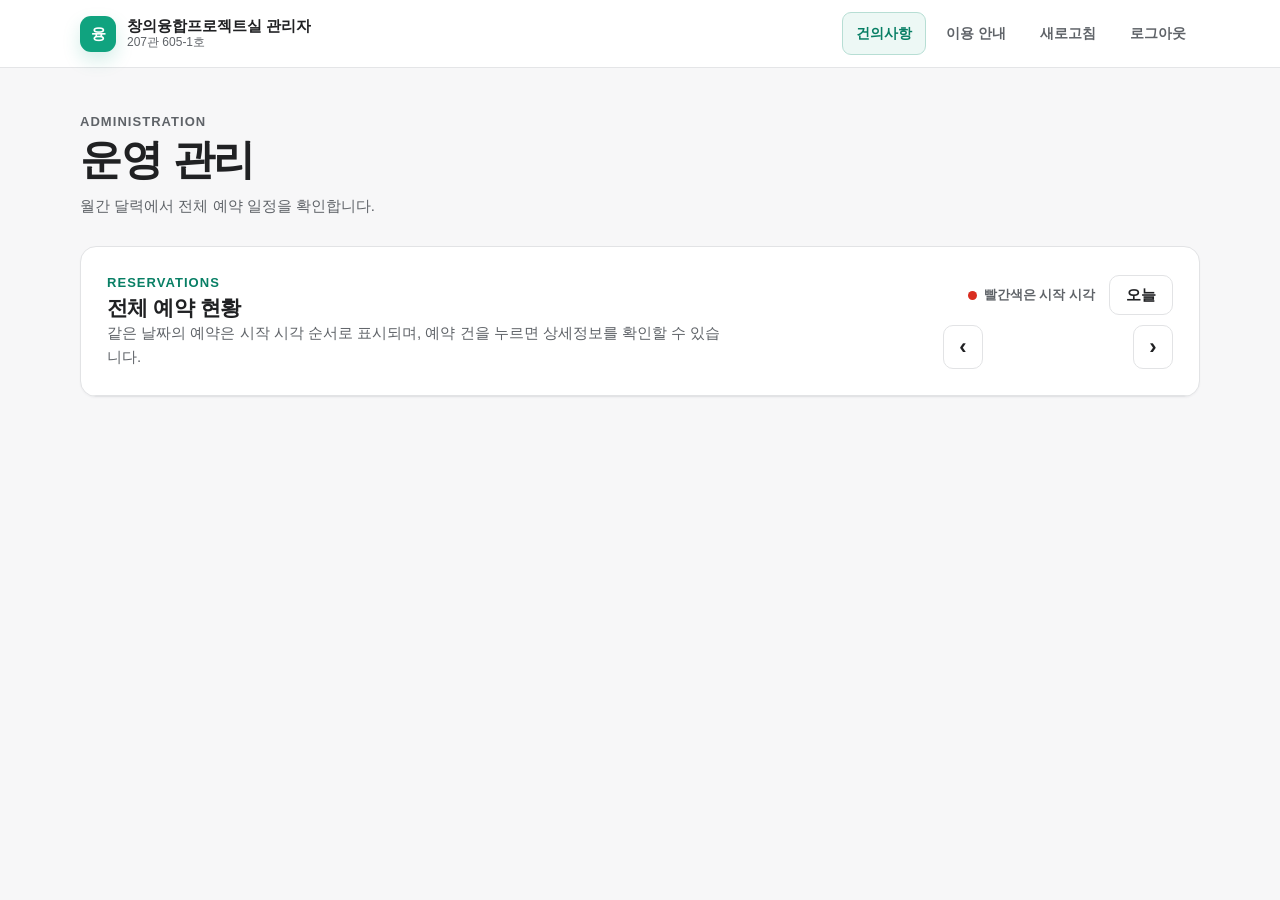
==== admin.html @ f1406777 "0810_6" ====
<!DOCTYPE html>
<html lang="ko">
<head>
  <meta charset="UTF-8">
  <meta name="viewport" content="width=device-width, initial-scale=1.0">
  <meta name="description" content="창의융합프로젝트실 관리자 페이지">
  <title>관리자 - 창의융합프로젝트실</title>
  <link rel="stylesheet" href="./styles/style.css?v=20260809-report-approval-state">
</head>
<body>
  <header class="app-header">
    <a class="brand" href="./admin.html" aria-label="관리자 홈">
      <span class="brand-mark" aria-hidden="true">융</span>
      <span class="brand-copy">
        <strong>창의융합프로젝트실 관리자</strong>
        <small>207관 605-1호</small>
      </span>
    </a>

    <nav class="app-nav" aria-label="관리자 메뉴">
      <a class="nav-suggestion" href="./suggestions.html">건의사항</a>
      <a href="./index.html">이용 안내</a>
      <button id="refresh-button" type="button" class="header-button">새로고침</button>
      <button id="logout-button" type="button">로그아웃</button>
    </nav>
  </header>

  <main class="container">
    <div class="page-heading">
      <div>
        <p class="eyebrow">Administration</p>
        <h1>운영 관리</h1>
        <p>월간 달력에서 전체 예약 일정을 확인합니다.</p>
      </div>
    </div>

    <div id="admin-message" class="message" role="status"></div>

    <section class="card admin-calendar-card">
      <div class="admin-calendar-toolbar">
        <div>
          <p class="eyebrow">Reservations</p>
          <h2>전체 예약 현황</h2>
          <p class="muted">같은 날짜의 예약은 시작 시각 순서로 표시되며, 예약 건을 누르면 상세정보를 확인할 수 있습니다.</p>
        </div>

        <div class="admin-calendar-actions">
          <span class="admin-calendar-legend">
            <i aria-hidden="true"></i>
            빨간색은 시작 시각
          </span>
          <button id="calendar-today-button" type="button">오늘</button>
          <div class="admin-calendar-navigation" aria-label="달력 월 이동">
            <button id="calendar-prev-button" type="button" aria-label="이전 달">‹</button>
            <strong id="calendar-month-label" aria-live="polite"></strong>
            <button id="calendar-next-button" type="button" aria-label="다음 달">›</button>
          </div>
        </div>
      </div>

      <div class="admin-calendar-scroll">
        <div
          id="admin-reservation-calendar"
          class="admin-calendar-grid"
          aria-label="전체 예약 월간 달력"
        ></div>
      </div>
    </section>
  </main>

  <dialog
    id="reservation-detail-dialog"
    class="admin-reservation-dialog"
    aria-labelledby="reservation-detail-title"
  >
    <div class="admin-dialog-panel">
      <header class="admin-dialog-header">
        <div>
          <p class="eyebrow">Reservation details</p>
          <h2 id="reservation-detail-title">예약 상세정보</h2>
        </div>
        <button
          id="reservation-detail-close"
          class="admin-dialog-close"
          type="button"
          aria-label="예약 상세정보 닫기"
        >
          ×
        </button>
      </header>

      <div id="reservation-detail-content" class="admin-dialog-content"></div>
    </div>
  </dialog>

  <script type="module" src="./scripts/admin.js?v=20260809-design-professor"></script>
</body>
</html>
---- styles/style.css ----
:root {
  color-scheme: light;
  --bg: #f7f7f8;
  --surface: #ffffff;
  --surface-soft: #f2f3f5;
  --surface-accent: #edf8f5;
  --text: #202123;
  --text-soft: #5f6368;
  --text-faint: #8e9196;
  --border: #e2e3e5;
  --border-strong: #c9cbd0;
  --brand: #10a37f;
  --brand-dark: #087f65;
  --brand-soft: #dff5ef;
  --danger: #d92d20;
  --danger-dark: #b42318;
  --warning: #b54708;
  --warning-soft: #fff4e5;
  --success: #067647;
  --success-soft: #e9f8f0;
  --info: #175cd3;
  --info-soft: #eef4ff;
  --shadow-sm: 0 1px 2px rgba(16, 24, 40, 0.04);
  --shadow-md: 0 12px 32px rgba(16, 24, 40, 0.08);
  --radius-sm: 10px;
  --radius-md: 16px;
  --radius-lg: 24px;
}

* {
  box-sizing: border-box;
}

html {
  min-width: 320px;
  scroll-behavior: smooth;
}

body {
  min-height: 100vh;
  margin: 0;
  color: var(--text);
  background: var(--bg);
  font-family: Inter, Pretendard, -apple-system, BlinkMacSystemFont, "Segoe UI",
    Roboto, "Noto Sans KR", "Apple SD Gothic Neo", Arial, sans-serif;
  font-size: 15px;
  line-height: 1.6;
  -webkit-font-smoothing: antialiased;
}

a {
  color: inherit;
  text-decoration: none;
}

button,
input,
select,
textarea {
  font: inherit;
}

button,
.button {
  display: inline-flex;
  min-height: 44px;
  align-items: center;
  justify-content: center;
  gap: 8px;
  padding: 10px 16px;
  border: 1px solid var(--brand);
  border-radius: var(--radius-sm);
  color: #ffffff;
  background: var(--brand);
  font-weight: 700;
  line-height: 1.2;
  cursor: pointer;
  transition: background 160ms ease, border-color 160ms ease,
    box-shadow 160ms ease, transform 160ms ease;
}

button:hover,
.button:hover {
  border-color: var(--brand-dark);
  background: var(--brand-dark);
}

button:active,
.button:active {
  transform: translateY(1px);
}

button:focus-visible,
.button:focus-visible,
input:focus-visible,
select:focus-visible,
textarea:focus-visible,
a:focus-visible {
  outline: 3px solid rgba(16, 163, 127, 0.22);
  outline-offset: 2px;
}

button:disabled {
  opacity: 0.55;
  cursor: wait;
}

.button-secondary,
button.button-secondary,
.header-button {
  border-color: var(--border);
  color: var(--text);
  background: var(--surface);
}

.button-secondary:hover,
button.button-secondary:hover,
.header-button:hover {
  border-color: var(--border-strong);
  color: var(--text);
  background: var(--surface-soft);
}

.danger-button,
button.danger-button,
.cancel-button {
  border-color: #f0b4ae;
  color: var(--danger-dark);
  background: #fff5f4;
}

.danger-button:hover,
button.danger-button:hover,
.cancel-button:hover {
  border-color: var(--danger);
  color: #ffffff;
  background: var(--danger);
}

h1,
h2,
h3,
h4,
p {
  margin-top: 0;
}

h1,
h2,
h3,
h4 {
  letter-spacing: -0.025em;
  line-height: 1.3;
}

h1 {
  margin-bottom: 10px;
  font-size: clamp(28px, 4vw, 42px);
}

h2 {
  margin-bottom: 8px;
  font-size: 21px;
}

h3 {
  margin-bottom: 8px;
  font-size: 17px;
}

h4 {
  margin-bottom: 10px;
  font-size: 15px;
}

.muted {
  color: var(--text-soft);
}

.eyebrow {
  margin-bottom: 8px;
  color: var(--brand-dark);
  font-size: 13px;
  font-weight: 800;
  letter-spacing: 0.08em;
  text-transform: uppercase;
}

.container {
  width: min(1120px, calc(100% - 40px));
  margin: 0 auto;
  padding: 44px 0 72px;
}

.app-header {
  position: sticky;
  z-index: 30;
  top: 0;
  display: flex;
  min-height: 68px;
  align-items: center;
  justify-content: space-between;
  gap: 24px;
  padding: 12px max(24px, calc((100% - 1120px) / 2));
  border-bottom: 1px solid rgba(226, 227, 229, 0.9);
  background: rgba(255, 255, 255, 0.92);
  backdrop-filter: blur(14px);
}

.brand {
  display: inline-flex;
  min-width: 0;
  align-items: center;
  gap: 11px;
}

.brand-mark {
  display: inline-flex;
  width: 36px;
  height: 36px;
  flex: 0 0 36px;
  align-items: center;
  justify-content: center;
  border-radius: 11px;
  color: #ffffff;
  background: var(--brand);
  font-size: 15px;
  font-weight: 900;
  box-shadow: 0 8px 18px rgba(16, 163, 127, 0.18);
}

.brand-copy {
  display: grid;
  line-height: 1.25;
}

.brand-copy strong {
  overflow: hidden;
  font-size: 15px;
  text-overflow: ellipsis;
  white-space: nowrap;
}

.brand-copy small {
  color: var(--text-soft);
  font-size: 12px;
}

.app-nav {
  display: flex;
  align-items: center;
  gap: 6px;
}

.app-nav a,
.app-nav button {
  min-height: 40px;
  padding: 9px 13px;
  border: 1px solid transparent;
  border-radius: 9px;
  color: var(--text-soft);
  background: transparent;
  font-size: 14px;
  font-weight: 700;
}

.app-nav a:hover,
.app-nav button:hover,
.app-nav a[aria-current="page"] {
  border-color: var(--border);
  color: var(--text);
  background: var(--surface-soft);
}

.app-nav .nav-suggestion {
  border-color: #b7ded4;
  color: var(--brand-dark);
  background: var(--surface-accent);
}

.app-nav .nav-suggestion:hover {
  border-color: var(--brand);
  color: #ffffff;
  background: var(--brand);
}

.app-nav .nav-primary {
  border-color: var(--brand);
  color: #ffffff;
  background: var(--brand);
}

.app-nav .nav-primary:hover {
  border-color: var(--brand-dark);
  color: #ffffff;
  background: var(--brand-dark);
}

.page-heading {
  display: flex;
  align-items: end;
  justify-content: space-between;
  gap: 24px;
  margin-bottom: 28px;
}

.page-heading h1 {
  margin-bottom: 7px;
}

.page-heading p {
  max-width: 680px;
  margin-bottom: 0;
  color: var(--text-soft);
}

.card {
  padding: 26px;
  border: 1px solid var(--border);
  border-radius: var(--radius-md);
  background: var(--surface);
  box-shadow: var(--shadow-sm);
}

.card + .card {
  margin-top: 20px;
}

.card-header {
  display: flex;
  align-items: start;
  justify-content: space-between;
  gap: 16px;
  margin-bottom: 22px;
}

.card-header h2,
.card-header p {
  margin-bottom: 0;
}

.icon-box {
  display: inline-flex;
  width: 38px;
  height: 38px;
  flex: 0 0 38px;
  align-items: center;
  justify-content: center;
  border-radius: 11px;
  color: var(--brand-dark);
  background: var(--brand-soft);
  font-size: 18px;
}

form {
  display: grid;
  gap: 18px;
}

.form-grid {
  display: grid;
  grid-template-columns: repeat(2, minmax(0, 1fr));
  gap: 18px;
}

.field,
label {
  display: grid;
  gap: 7px;
  color: #34363a;
  font-size: 14px;
  font-weight: 700;
}

.field-full {
  grid-column: 1 / -1;
}

input,
select,
textarea {
  width: 100%;
  min-height: 46px;
  padding: 11px 13px;
  border: 1px solid var(--border-strong);
  border-radius: var(--radius-sm);
  color: var(--text);
  background: var(--surface);
  font-size: 15px;
  font-weight: 400;
  outline: none;
  transition: border-color 160ms ease, box-shadow 160ms ease;
}

input::placeholder,
textarea::placeholder {
  color: #a0a3a8;
}

input:hover,
select:hover,
textarea:hover {
  border-color: #aeb1b7;
}

input:focus,
select:focus,
textarea:focus {
  border-color: var(--brand);
  box-shadow: 0 0 0 3px rgba(16, 163, 127, 0.12);
}

.professor-name-input {
  display: flex;
  overflow: hidden;
  width: min(100%, 175px);
  min-width: 0;
  border: 1px solid var(--border-strong);
  border-radius: var(--radius-sm);
  background: var(--surface);
  transition: border-color 160ms ease, box-shadow 160ms ease;
}

.professor-name-input:hover {
  border-color: #aeb1b7;
}

.professor-name-input:focus-within {
  border-color: var(--brand);
  box-shadow: 0 0 0 3px rgba(16, 163, 127, 0.12);
}

.professor-name-input input {
  flex: 1 1 88px;
  width: 88px;
  min-width: 0;
  border: 0;
  border-radius: 0;
  box-shadow: none;
}

.professor-name-input input:hover,
.professor-name-input input:focus {
  border-color: transparent;
  box-shadow: none;
}

.professor-name-suffix {
  display: inline-flex;
  flex: 0 0 auto;
  align-items: center;
  padding: 0 14px;
  border-left: 1px solid var(--border);
  color: var(--text-soft);
  background: var(--surface-soft);
  font-size: 14px;
  font-weight: 700;
  user-select: none;
}

textarea {
  min-height: 110px;
  resize: vertical;
}

input[type="file"] {
  min-height: auto;
  padding: 8px;
  background: var(--surface-soft);
}

input[type="file"]::file-selector-button {
  margin-right: 10px;
  padding: 7px 11px;
  border: 1px solid var(--border);
  border-radius: 8px;
  color: var(--text);
  background: var(--surface);
  font-weight: 700;
  cursor: pointer;
}

.checkbox-label {
  display: flex;
  align-items: flex-start;
  gap: 10px;
  padding: 13px 14px;
  border: 1px solid var(--border);
  border-radius: var(--radius-sm);
  color: var(--text-soft);
  background: var(--surface-soft);
  font-weight: 500;
}

.checkbox-label input {
  width: 18px;
  min-height: 18px;
  margin-top: 2px;
  accent-color: var(--brand);
}

.reservation-rules-notice {
  padding: 18px 20px;
  border: 1px solid #f1d3a8;
  border-radius: var(--radius-sm);
  background: #fffaf2;
}

.reservation-rules-heading {
  display: flex;
  align-items: flex-start;
  gap: 12px;
}

.reservation-rules-icon {
  display: inline-flex;
  width: 24px;
  height: 24px;
  flex: 0 0 24px;
  align-items: center;
  justify-content: center;
  border-radius: 50%;
  color: #ffffff;
  background: var(--warning);
  font-size: 14px;
  font-weight: 900;
  line-height: 1;
}

.reservation-rules-heading h3 {
  margin: 0;
  font-size: 16px;
}

.reservation-rules-heading p {
  margin: 2px 0 0;
  color: var(--text-soft);
  font-size: 13px;
}

.reservation-rules-list {
  display: grid;
  gap: 7px;
  margin: 14px 0 0;
  padding-left: 22px;
  color: var(--text-soft);
  font-size: 14px;
}

.reservation-rules-list li::marker {
  color: var(--warning);
}

.form-actions {
  display: flex;
  align-items: center;
  justify-content: flex-end;
  gap: 10px;
}

.form-actions button {
  min-width: 132px;
}

.headcount-fieldset {
  min-width: 0;
  margin: 0;
  padding: 0;
  border: 0;
}

.headcount-fieldset legend {
  padding: 0;
  color: #34363a;
  font-size: 14px;
  font-weight: 700;
}

.field-help {
  margin: 2px 0 0;
  color: var(--text-soft);
  font-size: 13px;
  font-weight: 400;
}

.reservation-calendar {
  position: relative;
}

.reservation-date-heading {
  display: flex;
  align-items: center;
  justify-content: flex-start;
  gap: 8px 16px;
  flex-wrap: wrap;
}

.calendar-status-legend {
  display: flex;
  align-items: center;
  gap: 12px;
  color: var(--text-soft);
  font-size: 11px;
  font-weight: 500;
}

.calendar-status-legend span {
  display: inline-flex;
  align-items: center;
  gap: 5px;
  white-space: nowrap;
}

.calendar-status-legend i {
  display: inline-block;
  width: 11px;
  height: 11px;
  border: 1px solid var(--border-strong);
  border-radius: 3px;
  background: #ffffff;
}

.calendar-status-legend i.selected {
  border-color: var(--brand);
  background: var(--brand);
}

.calendar-status-legend i.unavailable {
  border-color: #d7d9dc;
  background: #e8e9eb;
}

.calendar-input {
  display: flex;
  width: 100%;
  min-height: 46px;
  align-items: center;
  justify-content: space-between;
  padding: 11px 13px;
  border: 1px solid var(--border-strong);
  border-radius: var(--radius-sm);
  color: var(--text-faint) !important;
  background: #ffffff !important;
  box-shadow: none;
  font-size: 15px;
  font-weight: 400;
  text-align: left;
}

.calendar-input:hover,
.calendar-input[aria-expanded="true"] {
  border-color: var(--brand);
  color: var(--text) !important;
  background: #ffffff !important;
}

.calendar-input[aria-expanded="true"] {
  box-shadow: 0 0 0 3px rgba(16, 163, 127, 0.12);
}

.calendar-input.has-value {
  color: var(--text) !important;
}

.calendar-icon {
  display: block;
  width: 17px;
  height: 17px;
  flex: 0 0 17px;
  color: var(--text);
  fill: none;
  stroke: currentColor;
  stroke-linecap: round;
  stroke-linejoin: round;
  stroke-width: 1.8;
}

.calendar-popover {
  position: absolute;
  z-index: 40;
  top: calc(100% + 6px);
  left: 0;
  width: min(320px, calc(100vw - 56px));
  padding: 14px;
  border: 1px solid var(--border-strong);
  border-radius: 12px;
  background: #ffffff;
  box-shadow: var(--shadow-md);
}

.calendar-popover[hidden] {
  display: none;
}

.calendar-header {
  display: grid;
  grid-template-columns: 34px minmax(0, 1fr) 34px;
  align-items: center;
  gap: 8px;
  margin-bottom: 10px;
}

.calendar-header strong {
  color: var(--text);
  text-align: center;
  font-size: 14px;
}

.calendar-header button {
  min-width: 34px;
  min-height: 34px;
  padding: 0;
  border-color: transparent;
  color: var(--text) !important;
  background: #ffffff !important;
  box-shadow: none;
  font-size: 22px;
}

.calendar-header button:not(:disabled):hover {
  border-color: var(--border);
  background: var(--surface-soft) !important;
}

.calendar-header button:disabled {
  color: #c3c5c9 !important;
  background: #ffffff !important;
  cursor: not-allowed;
  opacity: 1;
}

.calendar-weekdays,
.calendar-days {
  display: grid;
  grid-template-columns: repeat(7, minmax(0, 1fr));
  gap: 4px;
}

.calendar-weekdays {
  margin-bottom: 5px;
}

.calendar-weekdays span {
  color: var(--text-soft);
  text-align: center;
  font-size: 12px;
  font-weight: 700;
}

.calendar-weekdays span:first-child,
.calendar-weekdays span:last-child {
  color: #9a9da2;
}

.calendar-day,
.calendar-day-empty {
  min-width: 0;
  min-height: 34px;
}

.calendar-day {
  padding: 0;
  border-color: transparent;
  border-radius: 8px;
  color: var(--text) !important;
  background: #ffffff !important;
  box-shadow: none;
  font-size: 13px;
  font-weight: 600;
}

.calendar-day:not(:disabled):hover {
  border-color: var(--brand);
  color: var(--brand-dark) !important;
  background: var(--surface-accent) !important;
}

.calendar-day.selected {
  border-color: var(--brand);
  color: #ffffff !important;
  background: var(--brand) !important;
}

.calendar-day:disabled,
.calendar-day.weekend,
.calendar-day.outside-range {
  border-color: transparent;
  color: #a9acb1 !important;
  background: #eceef0 !important;
  cursor: not-allowed;
  opacity: 1;
  transform: none;
}

.headcount-picker {
  display: grid;
  grid-template-columns: repeat(10, minmax(48px, 1fr));
  gap: 8px;
  margin-top: 8px;
}

.headcount-picker button {
  min-width: 0;
  min-height: 44px;
  padding: 9px 6px;
  border-color: var(--border-strong);
  color: var(--text-soft);
  background: var(--surface);
  font-size: 14px;
}

.headcount-picker button:hover {
  border-color: var(--brand);
  color: var(--brand-dark);
  background: var(--surface-accent);
}

.headcount-picker button.selected {
  border-color: var(--brand);
  color: #ffffff;
  background: var(--brand);
  box-shadow: 0 5px 14px rgba(16, 163, 127, 0.2);
}

.participants-section {
  padding: 20px;
  border: 1px solid #cfe8e1;
  border-radius: 14px;
  background: #f7fcfa;
}

.participants-section[hidden] {
  display: none;
}

.participants-heading {
  display: flex;
  align-items: flex-start;
  justify-content: space-between;
  gap: 16px;
}

.participants-heading h3,
.participants-heading p {
  margin-bottom: 0;
}

.participant-fields {
  display: grid;
  gap: 12px;
  margin-top: 16px;
}

.participant-card {
  display: grid;
  grid-template-columns: 46px minmax(0, 1fr);
  align-items: center;
  gap: 14px;
  padding: 15px;
  border: 1px solid var(--border);
  border-radius: 12px;
  background: var(--surface);
}

.participant-number {
  display: inline-flex;
  width: 40px;
  height: 40px;
  align-items: center;
  justify-content: center;
  border-radius: 50%;
  color: var(--brand-dark);
  background: var(--brand-soft);
  font-size: 13px;
  font-weight: 900;
}

.participant-primary-info {
  display: grid;
  grid-template-columns: repeat(3, minmax(0, 1fr));
  gap: 8px 18px;
}

.participant-primary-info span {
  display: block;
  color: var(--text-faint);
  font-size: 12px;
}

.participant-primary-info strong {
  display: block;
  color: var(--text);
  font-size: 14px;
}

.participant-inputs {
  display: grid;
  grid-template-columns: repeat(3, minmax(0, 1fr));
  gap: 12px;
}

.participant-inputs label {
  font-size: 13px;
}

.participant-inputs input {
  min-height: 42px;
  font-size: 14px;
}

.time-slot-fieldset {
  min-width: 0;
  margin: 0;
  padding: 0;
  border: 0;
}

.time-slot-fieldset legend {
  padding: 0;
  color: #34363a;
  font-size: 14px;
  font-weight: 700;
}

.time-slot-legend {
  display: flex;
  flex-wrap: wrap;
  gap: 14px;
  margin: 12px 0;
  color: var(--text-soft);
  font-size: 12px;
  font-weight: 500;
}

.time-slot-legend span {
  display: inline-flex;
  align-items: center;
  gap: 6px;
}

.time-slot-legend i {
  display: inline-block;
  width: 11px;
  height: 11px;
  border: 1px solid var(--border-strong);
  border-radius: 3px;
  background: var(--surface);
}

.time-slot-legend i.selected {
  border-color: var(--brand);
  background: var(--brand);
}

.time-slot-legend i.unavailable {
  border-color: #d0d2d6;
  background: #dfe1e4;
}

.reservation-date-fieldset {
  min-width: 0;
  margin: 0;
  padding: 0;
  border: 0;
}

.reservation-date-fieldset legend {
  padding: 0;
  color: #34363a;
  font-size: 14px;
  font-weight: 700;
}

.reservation-date-picker {
  display: grid;
  grid-template-columns: repeat(7, minmax(72px, 1fr));
  gap: 8px;
  margin-top: 8px;
}

.time-choice-columns {
  display: grid;
  grid-template-columns: repeat(2, minmax(0, 1fr));
  gap: 20px;
}

.time-choice-group {
  min-width: 0;
}

.time-choice-group h3 {
  margin: 0;
  color: var(--text);
  font-size: 14px;
  font-weight: 800;
}

.time-choice-picker {
  display: grid;
  grid-template-columns: repeat(4, minmax(48px, 1fr));
  gap: 8px;
  margin-top: 8px;
}

.reservation-date-picker button,
.time-choice-picker button {
  min-width: 0;
  min-height: 44px;
  padding: 9px 6px;
  border-color: var(--border-strong);
  color: var(--text-soft) !important;
  background: #ffffff !important;
  font-size: 14px;
}

.reservation-date-picker button span,
.time-choice-picker button span {
  font-size: 14px;
  font-weight: 700;
  white-space: nowrap;
}

.reservation-date-picker button small {
  display: block;
  margin-top: 2px;
  color: var(--text-faint);
  font-size: 11px;
  font-weight: 500;
}

.reservation-date-picker button:not(:disabled):hover,
.time-choice-picker button:not(:disabled):hover {
  border-color: var(--brand);
  color: var(--brand-dark) !important;
  background: var(--surface-accent) !important;
}

.reservation-date-picker button.selected,
.time-choice-picker button.selected {
  border-color: var(--brand);
  color: #ffffff !important;
  background: var(--brand) !important;
  box-shadow: 0 5px 14px rgba(16, 163, 127, 0.2);
}

.reservation-date-picker button.selected small {
  color: rgba(255, 255, 255, 0.82);
}

.reservation-date-picker button:disabled,
.time-choice-picker button:disabled {
  border-color: #d7d9dc;
  color: #8b8e93 !important;
  background: #e8e9eb !important;
  box-shadow: none;
  cursor: not-allowed;
  opacity: 1;
  transform: none;
}

.reservation-date-picker button:disabled small {
  color: #92959a;
}

.final-time-summary {
  display: flex;
  align-items: center;
  justify-content: space-between;
  gap: 16px;
  margin-top: 16px;
  padding: 13px 15px;
  border: 1px solid var(--border);
  border-radius: 10px;
  color: var(--text-soft);
  background: var(--surface-soft);
  font-size: 14px;
}

.final-time-summary strong {
  color: var(--text);
  text-align: right;
}

.final-time-summary.complete {
  border-color: #b9ded4;
  background: var(--brand-soft);
}

.final-time-summary.complete strong {
  color: var(--brand-dark);
}

.time-slot-message {
  min-height: 22px;
  margin: 10px 0 0;
  color: var(--text-soft);
  font-size: 13px;
  font-weight: 500;
}

.time-slot-message.success {
  color: var(--success);
}

.time-slot-message.error {
  color: var(--danger-dark);
}

.form-message,
[id$="-message"] {
  min-height: 24px;
  margin: 14px 0 0;
  color: var(--text-soft);
  font-size: 14px;
}

.form-message.success,
[id$="-message"].success {
  color: var(--success);
}

.form-message.error,
[id$="-message"].error,
.error-message {
  color: var(--danger-dark);
}

.message {
  padding: 13px 15px;
  margin-bottom: 20px;
  border: 1px solid #c7d7fe;
  border-radius: var(--radius-sm);
  color: var(--info);
  background: var(--info-soft);
}

.message:empty {
  display: none;
}

.message.error-message {
  border-color: #fecdca;
  background: #fff4f3;
}

/* Login */
.auth-page {
  display: grid;
  min-height: 100vh;
  place-items: center;
  padding: 28px;
  background:
    radial-gradient(circle at 15% 15%, rgba(16, 163, 127, 0.11), transparent 28%),
    radial-gradient(circle at 85% 85%, rgba(16, 163, 127, 0.08), transparent 30%),
    var(--bg);
}

.auth-shell {
  display: grid;
  width: min(960px, 100%);
  min-height: 660px;
  grid-template-columns: minmax(0, 0.92fr) minmax(420px, 1.08fr);
  overflow: hidden;
  border: 1px solid var(--border);
  border-radius: var(--radius-lg);
  background: var(--surface);
  box-shadow: var(--shadow-md);
}

.auth-intro {
  display: flex;
  flex-direction: column;
  justify-content: space-between;
  padding: 44px;
  color: #ffffff;
  background: linear-gradient(145deg, #087f65, #10a37f 62%, #36b99a);
}

.auth-intro .brand-mark {
  color: var(--brand-dark);
  background: #ffffff;
}

.auth-intro .brand-copy small {
  color: rgba(255, 255, 255, 0.76);
}

.auth-intro-copy h1 {
  max-width: 420px;
  margin-bottom: 16px;
  font-size: clamp(30px, 4vw, 44px);
}

.auth-intro-copy p {
  max-width: 410px;
  margin-bottom: 0;
  color: rgba(255, 255, 255, 0.82);
  font-size: 16px;
}

.auth-note {
  margin-bottom: 0;
  color: rgba(255, 255, 255, 0.76);
  font-size: 13px;
}

.auth-card {
  display: flex;
  min-width: 0;
  flex-direction: column;
  justify-content: center;
  padding: 44px;
}

.auth-tabs {
  display: grid;
  grid-template-columns: repeat(2, 1fr);
  gap: 4px;
  margin-bottom: 28px;
  padding: 4px;
  border-radius: 12px;
  background: var(--surface-soft);
}

.auth-tab {
  min-height: 40px;
  border-color: transparent;
  color: var(--text-soft);
  background: transparent;
}

.auth-tab:hover {
  border-color: transparent;
  color: var(--text);
  background: rgba(255, 255, 255, 0.7);
}

.auth-tab.active {
  border-color: var(--border);
  color: var(--text);
  background: var(--surface);
  box-shadow: var(--shadow-sm);
}

.auth-panel[hidden] {
  display: none;
}

.auth-panel h2 {
  margin-bottom: 5px;
  font-size: 25px;
}

.auth-panel > p {
  margin-bottom: 24px;
  color: var(--text-soft);
}

.auth-panel form button[type="submit"] {
  width: 100%;
  margin-top: 4px;
}

/* Home */
.hero {
  display: grid;
  min-height: 440px;
  grid-template-columns: minmax(0, 1.25fr) minmax(300px, 0.75fr);
  align-items: center;
  gap: 50px;
  padding: 56px;
  overflow: hidden;
  border: 1px solid #cfe8e1;
  border-radius: var(--radius-lg);
  background: linear-gradient(145deg, #ffffff 0%, #f0faf7 100%);
  box-shadow: var(--shadow-sm);
}

.hero h1 {
  max-width: 690px;
  margin-bottom: 18px;
  font-size: clamp(38px, 6vw, 64px);
  line-height: 1.08;
}

.hero-copy > p:not(.eyebrow) {
  max-width: 620px;
  margin-bottom: 28px;
  color: var(--text-soft);
  font-size: 17px;
}

.hero-actions {
  display: flex;
  flex-wrap: wrap;
  gap: 10px;
}

.room-panel {
  padding: 26px;
  border: 1px solid rgba(255, 255, 255, 0.9);
  border-radius: 20px;
  background: rgba(255, 255, 255, 0.82);
  box-shadow: 0 18px 45px rgba(8, 127, 101, 0.12);
}

.room-panel .room-number {
  margin-bottom: 8px;
  color: var(--brand-dark);
  font-size: 38px;
  font-weight: 900;
  letter-spacing: -0.04em;
}

.room-facts {
  display: grid;
  gap: 12px;
  margin-top: 22px;
}

.room-fact {
  display: flex;
  align-items: center;
  justify-content: space-between;
  gap: 16px;
  padding-top: 12px;
  border-top: 1px solid var(--border);
  color: var(--text-soft);
  font-size: 14px;
}

.room-fact strong {
  color: var(--text);
}

.info-grid {
  display: grid;
  grid-template-columns: repeat(2, minmax(0, 1fr));
  gap: 20px;
  margin-top: 20px;
}

.info-grid > .card {
  height: 100%;
}

.info-grid > .card + .card {
  margin-top: 0;
}

.rule-list {
  display: grid;
  gap: 14px;
  margin: 22px 0 0;
  padding: 0;
  list-style: none;
}

.rule-list li {
  position: relative;
  padding-left: 28px;
  color: var(--text-soft);
}

.rule-list li::before {
  position: absolute;
  top: 1px;
  left: 0;
  display: inline-flex;
  width: 19px;
  height: 19px;
  align-items: center;
  justify-content: center;
  border-radius: 50%;
  color: var(--brand-dark);
  background: var(--brand-soft);
  content: "✓";
  font-size: 11px;
  font-weight: 900;
}

/* Reservation */
.reservation-layout {
  display: grid;
  grid-template-columns: minmax(0, 1fr);
  align-items: start;
}

.sidebar-stack {
  position: sticky;
  top: 92px;
}

.sidebar-stack .card {
  padding: 22px;
}

.sidebar-stack form {
  gap: 12px;
}

.sidebar-stack button {
  width: 100%;
}

#booked-slots {
  display: grid;
  gap: 10px;
  margin-top: 16px;
}

#booked-slots > p,
.booked-slot {
  margin: 0;
  padding: 11px 12px;
  border: 1px solid var(--border);
  border-radius: 10px;
  color: var(--text-soft);
  background: var(--surface-soft);
  font-size: 13px;
}

.booked-slot strong,
.booked-slot span {
  display: block;
}

.booked-slot strong {
  color: var(--text);
}

.form-card {
  padding: 32px;
}

/* My reservations */
#reservation-list {
  display: grid;
  gap: 20px;
}

#reservation-list .card + .card {
  margin-top: 0;
}

.reservation-card {
  padding: 28px;
}

.reservation-heading {
  display: flex;
  align-items: flex-start;
  justify-content: space-between;
  gap: 16px;
  padding-bottom: 18px;
  border-bottom: 1px solid var(--border);
}

.reservation-heading h2,
.reservation-heading h3,
.reservation-heading p {
  margin-bottom: 0;
}

.reservation-status-group {
  display: flex;
  flex-wrap: wrap;
  justify-content: flex-end;
  gap: 7px;
}

.reservation-meta {
  display: grid;
  grid-template-columns: repeat(4, minmax(0, 1fr));
  gap: 12px;
  margin: 18px 0;
}

.meta-item {
  padding: 13px;
  border-radius: 11px;
  background: var(--surface-soft);
}

.meta-item span {
  display: block;
  margin-bottom: 3px;
  color: var(--text-faint);
  font-size: 12px;
}

.meta-item strong {
  display: block;
  overflow-wrap: anywhere;
  font-size: 14px;
}

.workflow-grid {
  display: grid;
  grid-template-columns: repeat(3, minmax(0, 1fr));
  gap: 14px;
  margin-top: 22px;
}

.workflow-panel {
  padding: 18px;
  border: 1px solid var(--border);
  border-radius: 13px;
  background: #fcfcfd;
}

.workflow-panel h3 {
  margin-bottom: 4px;
}

.workflow-panel > p {
  margin-bottom: 14px;
  color: var(--text-soft);
  font-size: 13px;
}

.workflow-panel form {
  gap: 10px;
}

.workflow-panel input,
.workflow-panel textarea {
  min-height: 42px;
  font-size: 14px;
}

.workflow-panel textarea {
  min-height: 75px;
}

.workflow-panel button {
  width: 100%;
}

.participant-upload-list {
  display: grid;
  gap: 10px;
  margin-top: 12px;
}

.participant-upload-row {
  display: grid;
  gap: 10px;
  padding: 12px;
  border: 1px solid var(--border);
  border-radius: 10px;
  background: var(--surface);
}

.participant-upload-name {
  display: flex;
  align-items: center;
  justify-content: space-between;
  gap: 10px;
}

.participant-upload-name span {
  color: var(--text-soft);
  font-size: 12px;
}

.participant-upload-row form {
  gap: 8px;
}

.workflow-state-note,
.workflow-status-description,
.workflow-review-note {
  display: block;
  padding: 10px 11px;
  border-radius: 9px;
  color: var(--text-soft);
  background: var(--surface-soft);
  font-size: 12px;
}

.workflow-review-note {
  color: var(--danger-dark);
  background: #fff4f3;
}

.reservation-actions {
  display: flex;
  justify-content: flex-end;
}

/* Suggestions */
.suggestion-layout {
  display: grid;
  grid-template-columns: minmax(280px, 0.8fr) minmax(0, 1.45fr);
  align-items: start;
  gap: 20px;
}

.suggestion-form-card {
  position: sticky;
  top: 92px;
}

.suggestion-form-card textarea {
  min-height: 210px;
}

.suggestion-form-card .optional {
  color: var(--text-faint);
  font-size: 12px;
  font-weight: 600;
}

.suggestion-login-prompt {
  display: grid;
  justify-items: start;
  gap: 8px;
  padding: 20px;
  border: 1px solid #cfe8e1;
  border-radius: 13px;
  background: var(--surface-accent);
}

.suggestion-login-prompt[hidden] {
  display: none;
}

.suggestion-login-prompt p {
  margin: 0 0 8px;
  color: var(--text-soft);
  font-size: 13px;
}

.suggestion-list-card {
  min-width: 0;
}

.suggestion-list-heading {
  display: flex;
  align-items: flex-start;
  justify-content: space-between;
  gap: 18px;
  padding-bottom: 20px;
  border-bottom: 1px solid var(--border);
}

.suggestion-list-heading h2,
.suggestion-list-heading p {
  margin-bottom: 0;
}

.suggestion-list-actions {
  display: flex;
  align-items: center;
  gap: 8px;
}

.suggestion-refresh-button {
  min-height: 36px;
  padding: 7px 11px;
  font-size: 12px;
}

.suggestion-list {
  display: grid;
  gap: 12px;
  padding-top: 20px;
}

.suggestion-post {
  padding: 20px;
  border: 1px solid var(--border);
  border-radius: 13px;
  background: var(--surface);
  transition: border-color 160ms ease, box-shadow 160ms ease;
}

.suggestion-post:hover {
  border-color: #cfe0db;
  box-shadow: var(--shadow-sm);
}

.suggestion-post-header {
  display: flex;
  align-items: flex-start;
  justify-content: space-between;
  gap: 14px;
}

.suggestion-post-header h3 {
  overflow-wrap: anywhere;
  margin-bottom: 5px;
  font-size: 17px;
}

.suggestion-post-header p {
  display: flex;
  flex-wrap: wrap;
  gap: 5px;
  margin: 0;
  color: var(--text-faint);
  font-size: 12px;
}

.suggestion-owner-badge {
  padding: 1px 6px;
  border-radius: 999px;
  color: var(--brand-dark);
  background: var(--brand-soft);
  font-weight: 800;
}

.suggestion-image-preview,
.suggestion-post-images {
  display: grid;
  grid-template-columns: repeat(3, minmax(0, 1fr));
  gap: 9px;
}

.suggestion-image-preview[hidden] {
  display: none;
}

.suggestion-image-preview {
  margin-bottom: 18px;
}

.suggestion-image-preview-item {
  min-width: 0;
  margin: 0;
}

.suggestion-image-preview-item img,
.suggestion-post-images img {
  display: block;
  width: 100%;
  aspect-ratio: 4 / 3;
  border: 1px solid var(--border);
  border-radius: 9px;
  background: var(--surface-soft);
  object-fit: cover;
}

.suggestion-image-preview-item figcaption {
  overflow: hidden;
  margin-top: 5px;
  color: var(--text-faint);
  font-size: 11px;
  text-overflow: ellipsis;
  white-space: nowrap;
}

.suggestion-post-images {
  margin-top: 12px;
}

.suggestion-post-images a {
  overflow: hidden;
  border-radius: 9px;
}

.suggestion-post-images a:hover img {
  border-color: var(--brand);
  filter: brightness(0.96);
}

.suggestion-image-error {
  margin: 12px 0 0;
  padding: 10px 12px;
  border-radius: 9px;
  color: var(--danger-dark);
  background: #fff4f3;
  font-size: 12px;
}

.suggestion-post-content {
  overflow-wrap: anywhere;
  margin: 16px 0 0;
  padding-top: 16px;
  border-top: 1px solid var(--border);
  color: var(--text-soft);
  line-height: 1.75;
  white-space: pre-wrap;
}

.suggestion-post-private {
  display: flex;
  align-items: center;
  gap: 7px;
  margin: 16px 0 0;
  padding: 13px 14px;
  border-top: 1px solid var(--border);
  border-radius: 0 0 9px 9px;
  color: var(--text-faint);
  background: var(--surface-soft);
  font-size: 13px;
  font-weight: 600;
}

.suggestion-delete-button {
  min-height: 34px;
  padding: 6px 10px;
  border-color: #f0b4ae;
  color: var(--danger-dark);
  background: #fff5f4;
  font-size: 12px;
}

.suggestion-delete-button:hover {
  border-color: var(--danger);
  color: #ffffff;
  background: var(--danger);
}

.suggestion-empty {
  display: grid;
  justify-items: center;
  gap: 5px;
  padding: 48px 20px;
  border: 1px dashed var(--border-strong);
  border-radius: 13px;
  color: var(--text-soft);
  background: var(--surface-soft);
  text-align: center;
}

.suggestion-empty > span {
  display: inline-flex;
  width: 42px;
  height: 42px;
  align-items: center;
  justify-content: center;
  margin-bottom: 5px;
  border-radius: 50%;
  color: var(--brand-dark);
  background: var(--brand-soft);
  font-size: 20px;
}

.suggestion-empty strong {
  color: var(--text);
}

.suggestion-empty p {
  margin: 0;
  font-size: 13px;
}

.suggestion-empty.is-error {
  border-color: #f0b4ae;
  color: var(--danger-dark);
  background: #fff5f4;
}

/* Admin */
.admin-calendar-card {
  overflow: hidden;
  padding: 0;
}

.admin-calendar-toolbar {
  display: flex;
  align-items: flex-end;
  justify-content: space-between;
  gap: 24px;
  padding: 26px;
  border-bottom: 1px solid var(--border);
}

.admin-calendar-toolbar h2,
.admin-calendar-toolbar p {
  margin-bottom: 0;
}

.admin-calendar-actions {
  display: flex;
  flex-wrap: wrap;
  align-items: center;
  justify-content: flex-end;
  gap: 10px;
}

.admin-calendar-actions > button,
.admin-calendar-navigation button {
  min-height: 40px;
  border-color: var(--border);
  color: var(--text);
  background: var(--surface);
}

.admin-calendar-actions > button:hover,
.admin-calendar-navigation button:hover {
  border-color: var(--border-strong);
  background: var(--surface-soft);
}

.admin-calendar-legend {
  display: inline-flex;
  align-items: center;
  gap: 7px;
  margin-right: 4px;
  color: var(--text-soft);
  font-size: 13px;
  font-weight: 700;
}

.admin-calendar-legend i {
  width: 9px;
  height: 9px;
  border-radius: 50%;
  background: var(--danger);
}

.admin-calendar-navigation {
  display: grid;
  grid-template-columns: 40px minmax(138px, auto) 40px;
  align-items: center;
  gap: 6px;
}

.admin-calendar-navigation button {
  padding: 8px;
  font-size: 22px;
}

.admin-calendar-navigation strong {
  text-align: center;
  font-size: 17px;
  white-space: nowrap;
}

.admin-calendar-scroll {
  width: 100%;
  overflow-x: auto;
}

.admin-calendar-grid {
  display: grid;
  min-width: 910px;
  grid-template-columns: repeat(7, minmax(130px, 1fr));
  background: var(--border);
  gap: 1px;
}

.admin-calendar-weekday {
  padding: 11px 8px;
  color: var(--text-soft);
  background: var(--surface-soft);
  text-align: center;
  font-size: 13px;
  font-weight: 800;
}

.admin-calendar-weekday.is-sunday {
  color: var(--danger);
}

.admin-calendar-weekday.is-saturday {
  color: var(--info);
}

.admin-calendar-day {
  min-width: 0;
  min-height: 170px;
  padding: 12px;
  background: var(--surface);
}

.admin-calendar-day.is-outside-month,
.admin-calendar-day.is-weekend {
  background: #fafafa;
}

.admin-calendar-day.is-today {
  box-shadow: inset 0 0 0 2px var(--brand);
}

.admin-calendar-date {
  display: flex;
  min-height: 27px;
  align-items: center;
  justify-content: space-between;
  gap: 8px;
  margin-bottom: 8px;
  font-size: 14px;
  font-weight: 850;
}

.admin-calendar-date small {
  padding: 2px 7px;
  border-radius: 999px;
  color: var(--brand-dark);
  background: var(--brand-soft);
  font-size: 10px;
}

.admin-calendar-day.is-weekend .admin-calendar-date {
  color: var(--text-faint);
}

.calendar-reservation-list {
  display: grid;
  gap: 7px;
}

.calendar-reservation-item {
  display: grid;
  width: 100%;
  min-height: 0;
  min-width: 0;
  align-items: stretch;
  justify-content: stretch;
  gap: 2px;
  padding: 8px 9px;
  border: 1px solid #cfe8e1;
  border-left: 3px solid var(--brand);
  border-radius: 8px;
  color: var(--text);
  background: var(--surface-accent);
  text-align: left;
}

.calendar-reservation-item:hover {
  border-color: #a9d8cc;
  border-left-color: var(--brand-dark);
  color: var(--text);
  background: #e4f5f0;
  box-shadow: var(--shadow-sm);
  transform: translateY(-1px);
}

.calendar-reservation-item:active {
  transform: translateY(0);
}

.calendar-reservation-name {
  overflow: hidden;
  color: var(--text);
  font-size: 13px;
  text-overflow: ellipsis;
  white-space: nowrap;
}

.calendar-reservation-time {
  display: flex;
  flex-wrap: wrap;
  align-items: center;
  gap: 4px;
  color: var(--text-soft);
  font-size: 12px;
  font-variant-numeric: tabular-nums;
}

.calendar-start-time {
  color: var(--danger);
  font-weight: 900;
}

.calendar-reservation-more {
  margin-top: 2px;
  color: var(--brand-dark);
  font-size: 10px;
  font-weight: 800;
}

.calendar-approval-status {
  width: max-content;
  margin-top: 3px;
  padding: 2px 7px;
  border-radius: 999px;
  font-size: 10px;
  font-weight: 800;
}

.modal-open {
  overflow: hidden;
}

.admin-reservation-dialog {
  width: min(820px, calc(100% - 32px));
  max-width: none;
  max-height: min(88vh, 900px);
  padding: 0;
  border: 0;
  border-radius: var(--radius-md);
  background: transparent;
  box-shadow: var(--shadow-md);
}

.admin-reservation-dialog::backdrop {
  background: rgba(32, 33, 35, 0.48);
  backdrop-filter: blur(3px);
}

.admin-dialog-panel {
  overflow: hidden;
  border: 1px solid var(--border);
  border-radius: var(--radius-md);
  background: var(--surface);
}

.admin-dialog-header {
  position: sticky;
  z-index: 1;
  top: 0;
  display: flex;
  align-items: flex-start;
  justify-content: space-between;
  gap: 20px;
  padding: 22px 24px;
  border-bottom: 1px solid var(--border);
  background: rgba(255, 255, 255, 0.96);
  backdrop-filter: blur(10px);
}

.admin-dialog-header h2,
.admin-dialog-header p {
  margin-bottom: 0;
}

.admin-dialog-close {
  width: 38px;
  min-width: 38px;
  min-height: 38px;
  padding: 0;
  border-color: var(--border);
  border-radius: 50%;
  color: var(--text-soft);
  background: var(--surface-soft);
  font-size: 26px;
  font-weight: 400;
  line-height: 1;
}

.admin-dialog-close:hover {
  border-color: var(--border-strong);
  color: var(--text);
  background: var(--surface-soft);
}

.admin-dialog-content {
  overflow-y: auto;
  max-height: calc(min(88vh, 900px) - 91px);
  padding: 24px;
}

.admin-detail-summary {
  display: flex;
  align-items: flex-start;
  justify-content: space-between;
  gap: 20px;
  padding: 20px;
  border: 1px solid #cfe8e1;
  border-radius: 13px;
  background: var(--surface-accent);
}

.admin-detail-summary > div {
  display: grid;
  gap: 4px;
}

.admin-detail-summary strong {
  display: flex;
  flex-wrap: wrap;
  align-items: center;
  gap: 6px;
  font-size: 24px;
  font-variant-numeric: tabular-nums;
}

.admin-detail-summary small {
  color: var(--text-soft);
  font-size: 13px;
}

.admin-detail-date {
  color: var(--brand-dark);
  font-size: 13px;
  font-weight: 800;
}

.admin-detail-section {
  padding-top: 24px;
}

.admin-detail-section + .admin-detail-section {
  margin-top: 24px;
  border-top: 1px solid var(--border);
}

.admin-detail-section h3 {
  margin-bottom: 14px;
}

.admin-detail-section-heading {
  display: flex;
  align-items: center;
  justify-content: space-between;
  gap: 12px;
}

.admin-detail-section-heading > span {
  color: var(--text-soft);
  font-size: 13px;
  font-weight: 700;
}

.admin-upload-status-grid {
  display: grid;
  grid-template-columns: repeat(2, minmax(0, 1fr));
  gap: 12px;
}

.admin-upload-status-card {
  display: grid;
  gap: 9px;
  min-width: 0;
  padding: 16px;
  border: 1px solid var(--border);
  border-radius: 11px;
  background: var(--surface-soft);
}

.admin-upload-status-heading {
  display: flex;
  align-items: center;
  justify-content: space-between;
  gap: 10px;
}

.admin-upload-status-heading > span:first-child {
  color: var(--text-soft);
  font-size: 13px;
  font-weight: 800;
}

.admin-upload-status-card > strong {
  color: var(--text);
  font-size: 19px;
  font-variant-numeric: tabular-nums;
}

.admin-upload-status-card > small {
  color: var(--text-soft);
  font-size: 12px;
  line-height: 1.6;
}

.admin-upload-status-actions {
  display: flex;
  align-items: center;
  justify-content: flex-end;
  margin-top: 3px;
}

.admin-upload-status-actions button {
  min-height: 36px;
  padding: 7px 11px;
  font-size: 12px;
}

.document-status-pair {
  display: grid;
  grid-template-columns: repeat(2, minmax(0, 1fr));
  gap: 9px;
  margin: 12px 0;
}

.document-status-item {
  display: grid;
  gap: 5px;
  min-width: 0;
  padding: 11px 12px;
  border: 1px solid var(--border);
  border-radius: 9px;
  background: var(--surface-soft);
}

.document-status-item > span {
  color: var(--text-faint);
  font-size: 11px;
  font-weight: 700;
}

.document-status-item > strong {
  color: var(--text);
  font-size: 13px;
}

.admin-report-status-pair {
  margin-bottom: 14px;
}

.admin-detail-grid {
  display: grid;
  grid-template-columns: repeat(2, minmax(0, 1fr));
  gap: 12px;
  margin: 0;
}

.admin-detail-item {
  min-width: 0;
  padding: 13px 14px;
  border-radius: 10px;
  background: var(--surface-soft);
}

.admin-detail-item.is-full {
  grid-column: 1 / -1;
}

.admin-detail-item dt {
  margin-bottom: 3px;
  color: var(--text-faint);
  font-size: 12px;
  font-weight: 700;
}

.admin-detail-item dd {
  overflow-wrap: anywhere;
  margin: 0;
  color: var(--text);
  font-weight: 700;
  white-space: pre-wrap;
}

.admin-detail-empty {
  margin: 0;
  padding: 18px;
  border-radius: 10px;
  color: var(--text-soft);
  background: var(--surface-soft);
  text-align: center;
}

.admin-review-note {
  margin: 12px 0 0;
  padding: 11px 12px;
  border-radius: 10px;
  color: var(--text-soft);
  background: var(--surface-soft);
  font-size: 13px;
}

.admin-document-actions {
  display: flex;
  flex-wrap: wrap;
  align-items: center;
  gap: 7px;
}

.admin-download-button {
  min-height: 32px;
  padding: 6px 9px;
  font-size: 11px;
}

.admin-certificate-note {
  flex-basis: 100%;
  color: var(--danger-dark);
  font-size: 11px;
}

.admin-report-panel {
  display: grid;
  gap: 14px;
}

.admin-document-toolbar {
  display: flex;
  flex-wrap: wrap;
  justify-content: flex-end;
  gap: 8px;
}

.admin-document-toolbar button {
  min-height: 38px;
  padding: 8px 12px;
  font-size: 13px;
}

.admin-participant-table-wrap {
  width: 100%;
  overflow-x: auto;
  border: 1px solid var(--border);
  border-radius: 11px;
}

.admin-participant-table {
  width: 100%;
  min-width: 680px;
  border-collapse: collapse;
  font-size: 13px;
}

.admin-participant-table th,
.admin-participant-table td {
  padding: 11px 12px;
  border-bottom: 1px solid var(--border);
  text-align: left;
  vertical-align: middle;
}

.admin-participant-table th {
  color: var(--text-soft);
  background: var(--surface-soft);
  font-size: 12px;
}

.admin-participant-table tbody tr:last-child td {
  border-bottom: 0;
}

.admin-user-row,
.admin-reservation-card {
  padding: 22px;
  margin-bottom: 14px;
  border: 1px solid var(--border);
  border-radius: 14px;
  background: var(--surface);
}

.admin-user-row:last-child,
.admin-reservation-card:last-child {
  margin-bottom: 0;
}

.user-summary {
  display: flex;
  align-items: start;
  justify-content: space-between;
  gap: 14px;
}

.user-summary p {
  margin: 3px 0 0;
}

.detail-grid {
  display: grid;
  grid-template-columns: repeat(2, minmax(0, 1fr));
  gap: 10px 18px;
  margin-top: 16px;
}

.detail-grid p {
  margin: 0;
  color: var(--text-soft);
}

.detail-grid p span {
  display: block;
  color: var(--text-faint);
  font-size: 12px;
}

.detail-grid p strong {
  color: var(--text);
}

.status-badge {
  display: inline-flex;
  width: max-content;
  align-items: center;
  padding: 5px 10px;
  border-radius: 999px;
  color: var(--info);
  background: var(--info-soft);
  font-size: 12px;
  font-weight: 800;
  white-space: nowrap;
}

.status-ready,
.status-completed {
  color: var(--success);
  background: var(--success-soft);
}

.status-documents_pending {
  color: var(--warning);
  background: var(--warning-soft);
}

.status-cancelled {
  color: var(--danger-dark);
  background: #fff1f0;
}

.admin-subsection {
  padding: 18px;
  margin-top: 16px;
  border: 1px solid var(--border);
  border-radius: 12px;
  background: var(--surface-soft);
}

.admin-subsection h4 {
  margin-bottom: 12px;
}

.document-row {
  display: grid;
  grid-template-columns: minmax(160px, 1fr) repeat(2, auto);
  align-items: center;
  gap: 10px;
  padding: 11px 0;
  border-bottom: 1px solid var(--border);
}

.document-row:last-child {
  padding-bottom: 0;
  border-bottom: 0;
}

.document-row button {
  min-height: 38px;
  padding: 8px 12px;
  font-size: 13px;
}

.admin-actions {
  display: flex;
  justify-content: flex-end;
  gap: 10px;
  margin-top: 18px;
}

.filter-row {
  display: flex;
  justify-content: flex-end;
  margin-bottom: 18px;
}

.filter-row label {
  width: min(260px, 100%);
}

.footer-note {
  padding: 34px 20px;
  color: var(--text-faint);
  text-align: center;
  font-size: 13px;
}

@media (max-width: 900px) {
  .auth-shell {
    width: min(560px, 100%);
    grid-template-columns: 1fr;
  }

  .auth-intro {
    min-height: 220px;
    padding: 30px;
  }

  .auth-intro-copy h1 {
    margin-top: 40px;
    font-size: 32px;
  }

  .auth-note {
    display: none;
  }

  .hero {
    grid-template-columns: 1fr;
    padding: 42px;
  }

  .room-panel {
    max-width: 520px;
  }

  .admin-calendar-toolbar {
    flex-direction: column;
    align-items: flex-start;
  }

  .admin-calendar-actions {
    justify-content: flex-start;
  }

  .reservation-layout {
    grid-template-columns: 1fr;
  }

  .suggestion-layout {
    grid-template-columns: 1fr;
  }

  .suggestion-form-card {
    position: static;
  }

  .sidebar-stack {
    position: static;
    display: grid;
    grid-template-columns: repeat(2, minmax(0, 1fr));
    gap: 20px;
  }

  .sidebar-stack .card + .card {
    margin-top: 0;
  }

  .workflow-grid {
    grid-template-columns: 1fr;
  }

  .headcount-picker {
    grid-template-columns: repeat(5, minmax(48px, 1fr));
  }

  .reservation-date-picker {
    grid-template-columns: repeat(4, minmax(72px, 1fr));
  }
}

@media (max-width: 700px) {
  .container {
    width: min(100% - 28px, 1120px);
    padding: 30px 0 52px;
  }

  .app-header {
    position: static;
    align-items: flex-start;
    padding: 12px 14px;
  }

  .brand-copy small {
    display: none;
  }

  .app-nav {
    flex-wrap: wrap;
    justify-content: flex-end;
  }

  .app-nav a,
  .app-nav button {
    min-height: 36px;
    padding: 7px 9px;
    font-size: 12px;
  }

  .page-heading {
    display: block;
  }

  .page-heading > .button {
    margin-top: 16px;
  }

  .card,
  .form-card,
  .reservation-card {
    padding: 20px;
  }

  .admin-calendar-card {
    padding: 0;
  }

  .admin-calendar-toolbar {
    padding: 20px;
  }

  .admin-calendar-actions {
    width: 100%;
  }

  .admin-calendar-legend {
    width: 100%;
  }

  .admin-calendar-grid {
    min-width: 770px;
    grid-template-columns: repeat(7, minmax(110px, 1fr));
  }

  .admin-calendar-day {
    min-height: 145px;
    padding: 10px;
  }

  .admin-reservation-dialog {
    width: calc(100% - 20px);
    max-height: 92vh;
  }

  .admin-dialog-header {
    padding: 18px;
  }

  .admin-dialog-content {
    max-height: calc(92vh - 83px);
    padding: 18px;
  }

  .admin-detail-summary {
    flex-direction: column;
    padding: 16px;
  }

  .admin-detail-summary strong {
    font-size: 21px;
  }

  .admin-detail-grid {
    grid-template-columns: 1fr;
  }

  .admin-upload-status-grid {
    grid-template-columns: 1fr;
  }

  .admin-upload-status-actions button {
    width: 100%;
  }

  .document-status-pair {
    grid-template-columns: 1fr;
  }

  .suggestion-list-heading,
  .suggestion-post-header {
    align-items: flex-start;
  }

  .suggestion-list-actions {
    flex-wrap: wrap;
    justify-content: flex-end;
  }

  .suggestion-form-card textarea {
    min-height: 170px;
  }

  .form-grid,
  .info-grid,
  .sidebar-stack,
  .reservation-meta,
  .detail-grid {
    grid-template-columns: 1fr;
  }

  .headcount-picker {
    grid-template-columns: repeat(5, minmax(44px, 1fr));
  }

  .participant-card {
    grid-template-columns: 36px minmax(0, 1fr);
    align-items: start;
    padding: 13px;
  }

  .participant-number {
    width: 34px;
    height: 34px;
  }

  .participant-inputs,
  .participant-primary-info {
    grid-template-columns: 1fr;
  }

  .time-choice-columns {
    grid-template-columns: 1fr;
  }

  .reservation-date-picker {
    grid-template-columns: repeat(2, minmax(100px, 1fr));
  }

  .final-time-summary {
    display: grid;
  }

  .final-time-summary strong {
    text-align: left;
  }

  .auth-page {
    display: block;
    padding: 0;
    background: var(--surface);
  }

  .auth-shell {
    min-height: 100vh;
    border: 0;
    border-radius: 0;
    box-shadow: none;
  }

  .auth-intro {
    min-height: 180px;
    border-radius: 0 0 24px 24px;
  }

  .auth-intro-copy h1 {
    margin: 28px 0 0;
    font-size: 28px;
  }

  .auth-intro-copy p {
    display: none;
  }

  .auth-card {
    padding: 30px 22px 44px;
  }

  .hero {
    min-height: auto;
    padding: 30px 22px;
  }

  .hero h1 {
    font-size: 38px;
  }

  .room-panel {
    padding: 20px;
  }

  .form-actions,
  .reservation-actions,
  .admin-actions {
    display: grid;
    grid-template-columns: 1fr;
  }

  .form-actions button,
  .reservation-actions button,
  .admin-actions button {
    width: 100%;
  }

  .reservation-heading,
  .user-summary {
    align-items: flex-start;
  }

  .reservation-status-group {
    justify-content: flex-start;
  }

  .admin-document-toolbar {
    display: grid;
    grid-template-columns: 1fr;
  }

  .admin-document-toolbar button {
    width: 100%;
  }

  .document-row {
    grid-template-columns: 1fr;
  }

  .document-row button {
    width: 100%;
  }
}

@media (prefers-reduced-motion: reduce) {
  *,
  *::before,
  *::after {
    scroll-behavior: auto !important;
    transition-duration: 0.01ms !important;
  }
}
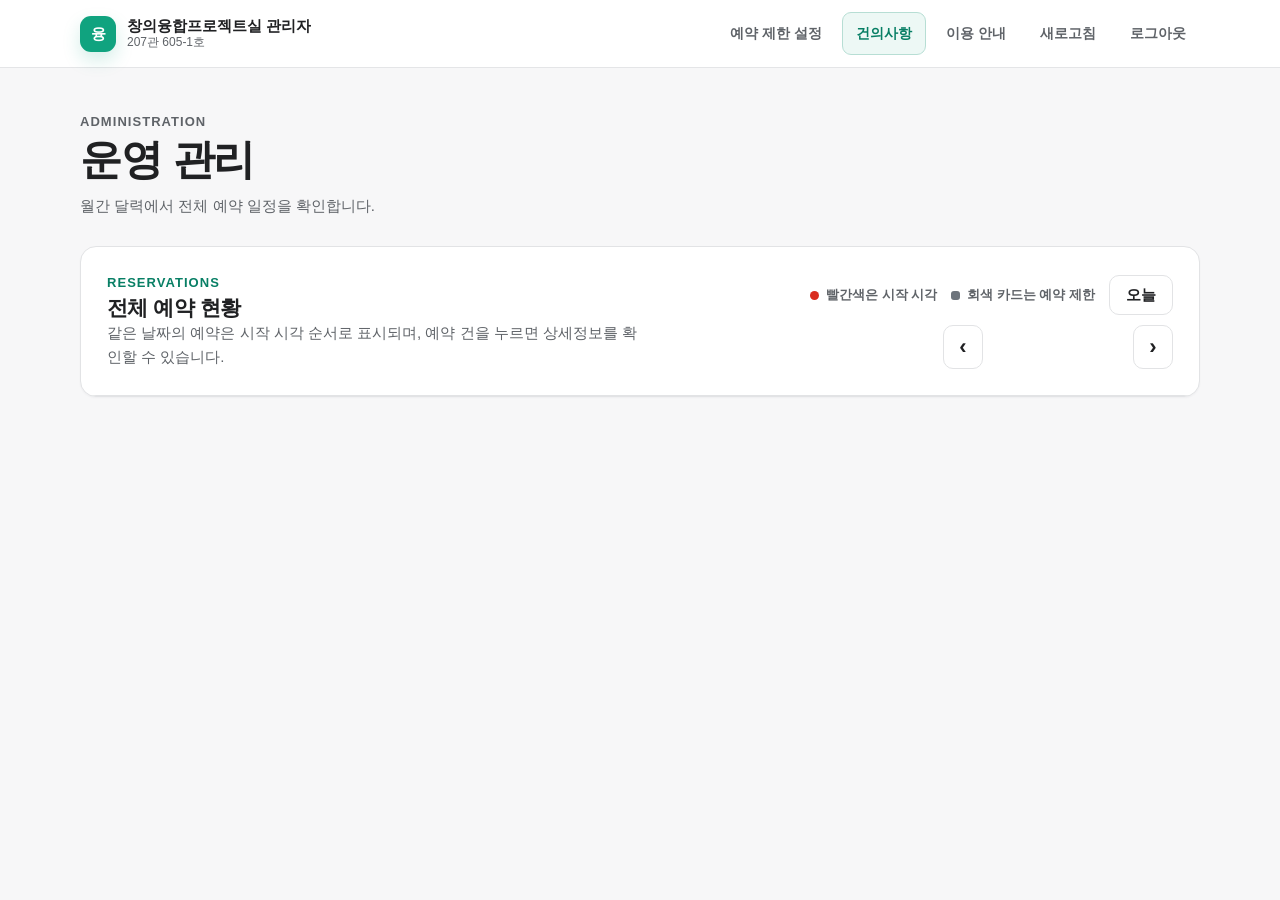
==== commit 49141487: "1028" ====
--- a/admin.html
+++ b/admin.html
@@ -5,7 +5,7 @@
   <meta name="viewport" content="width=device-width, initial-scale=1.0">
   <meta name="description" content="창의융합프로젝트실 관리자 페이지">
   <title>관리자 - 창의융합프로젝트실</title>
-  <link rel="stylesheet" href="./styles/style.css?v=20260809-report-approval-state">
+  <link rel="stylesheet" href="./styles/style.css?v=20261028-admin-time-blocks">
 </head>
 <body>
   <header class="app-header">
@@ -18,6 +18,7 @@
     </a>
 
     <nav class="app-nav" aria-label="관리자 메뉴">
+      <a href="./admin-time-blocks.html">예약 제한 설정</a>
       <a class="nav-suggestion" href="./suggestions.html">건의사항</a>
       <a href="./index.html">이용 안내</a>
       <button id="refresh-button" type="button" class="header-button">새로고침</button>
@@ -48,6 +49,10 @@
           <span class="admin-calendar-legend">
             <i aria-hidden="true"></i>
             빨간색은 시작 시각
+          </span>
+          <span class="admin-calendar-legend admin-calendar-legend-block">
+            <i aria-hidden="true"></i>
+            회색 카드는 예약 제한
           </span>
           <button id="calendar-today-button" type="button">오늘</button>
           <div class="admin-calendar-navigation" aria-label="달력 월 이동">
@@ -93,6 +98,6 @@
     </div>
   </dialog>
 
-  <script type="module" src="./scripts/admin.js?v=20260809-design-professor"></script>
+  <script type="module" src="./scripts/admin.js?v=20261028-admin-time-blocks"></script>
 </body>
 </html>
--- a/styles/style.css
+++ b/styles/style.css
@@ -410,6 +410,12 @@
   box-shadow: 0 0 0 3px rgba(16, 163, 127, 0.12);
 }
 
+input[aria-invalid="true"],
+textarea[aria-invalid="true"] {
+  border-color: #dc2626;
+  box-shadow: 0 0 0 3px rgba(220, 38, 38, 0.1);
+}
+
 .professor-name-input {
   display: flex;
   overflow: hidden;
@@ -456,6 +462,17 @@
   font-size: 14px;
   font-weight: 700;
   user-select: none;
+}
+
+.professor-name-input:has(input[aria-invalid="true"]) {
+  border-color: #dc2626;
+  box-shadow: 0 0 0 3px rgba(220, 38, 38, 0.1);
+}
+
+button[aria-invalid="true"],
+.checkbox-label input[aria-invalid="true"] {
+  outline: 2px solid #dc2626;
+  outline-offset: 2px;
 }
 
 textarea {
@@ -497,6 +514,15 @@
   min-height: 18px;
   margin-top: 2px;
   accent-color: var(--brand);
+}
+
+.checkbox-label-danger span {
+  color: var(--danger-dark);
+  font-weight: 800;
+}
+
+.checkbox-label-danger strong {
+  font-weight: 900;
 }
 
 .reservation-rules-notice {
@@ -1277,10 +1303,11 @@
 }
 
 .hero h1 {
-  max-width: 690px;
+  max-width: none;
   margin-bottom: 18px;
-  font-size: clamp(38px, 6vw, 64px);
+  font-size: clamp(36px, 5.3vw, 56px);
   line-height: 1.08;
+  white-space: nowrap;
 }
 
 .hero-copy > p:not(.eyebrow) {
@@ -1292,6 +1319,13 @@
 
 .hero-actions {
   display: flex;
+  flex-wrap: wrap;
+  gap: 10px;
+}
+
+.hero-primary-actions {
+  display: flex;
+  flex: 0 0 100%;
   flex-wrap: wrap;
   gap: 10px;
 }
@@ -1587,6 +1621,46 @@
 .reservation-actions {
   display: flex;
   justify-content: flex-end;
+}
+
+.reservation-admin-comment {
+  margin: 18px 0;
+  padding: 15px 16px;
+  border: 1px solid #b9ded4;
+  border-left: 4px solid var(--brand);
+  border-radius: 11px;
+  background: var(--surface-accent);
+}
+
+.reservation-admin-comment-heading {
+  display: flex;
+  align-items: center;
+  justify-content: space-between;
+  gap: 12px;
+  margin-bottom: 7px;
+}
+
+.reservation-admin-comment-heading strong {
+  color: var(--brand-dark);
+  font-size: 14px;
+}
+
+.reservation-admin-comment-heading span {
+  color: var(--text-faint);
+  font-size: 11px;
+}
+
+.reservation-admin-comment p {
+  margin: 0;
+  overflow-wrap: anywhere;
+  color: var(--text);
+  font-size: 14px;
+  line-height: 1.7;
+  white-space: pre-wrap;
+}
+
+.reservation-admin-comment p.muted {
+  color: var(--text-soft);
 }
 
 /* Suggestions */
@@ -1910,6 +1984,11 @@
   height: 9px;
   border-radius: 50%;
   background: var(--danger);
+}
+
+.admin-calendar-legend-block i {
+  border-radius: 3px;
+  background: #6d747c;
 }
 
 .admin-calendar-navigation {
@@ -2030,6 +2109,30 @@
   transform: translateY(-1px);
 }
 
+.calendar-reservation-item.is-report-review-pending {
+  border-color: #efc7c7;
+  border-left-color: #d66767;
+  background: #fff1f1;
+}
+
+.calendar-reservation-item.is-report-review-pending:hover {
+  border-color: #e8aaaa;
+  border-left-color: #c34f4f;
+  background: #ffe7e7;
+}
+
+.calendar-reservation-item.is-certificate-review-pending {
+  border-color: #c6daf0;
+  border-left-color: #5b91c7;
+  background: #eef6ff;
+}
+
+.calendar-reservation-item.is-certificate-review-pending:hover {
+  border-color: #a9caea;
+  border-left-color: #3e78b1;
+  background: #e2f0ff;
+}
+
 .calendar-reservation-item:active {
   transform: translateY(0);
 }
@@ -2062,6 +2165,156 @@
   color: var(--brand-dark);
   font-size: 10px;
   font-weight: 800;
+}
+
+.calendar-time-block {
+  display: grid;
+  min-width: 0;
+  gap: 2px;
+  padding: 8px 9px;
+  border: 1px solid #c9cdd2;
+  border-left: 3px solid #6d747c;
+  border-radius: 8px;
+  color: var(--text);
+  background: #eef0f2;
+}
+
+.calendar-time-block-title {
+  color: #4d545c;
+  font-size: 13px;
+}
+
+.calendar-time-block .calendar-reservation-time strong {
+  color: #4d545c;
+}
+
+.calendar-time-block-reason {
+  overflow: hidden;
+  color: var(--text-soft);
+  font-size: 10px;
+  text-overflow: ellipsis;
+  white-space: nowrap;
+}
+
+.calendar-time-block a {
+  width: max-content;
+  margin-top: 2px;
+  color: #4d545c;
+  font-size: 10px;
+  font-weight: 800;
+}
+
+.admin-time-block-layout {
+  display: grid;
+  grid-template-columns: minmax(280px, 0.72fr) minmax(0, 1.28fr);
+  align-items: start;
+  gap: 20px;
+}
+
+.admin-time-block-form-card,
+.admin-time-block-list-card {
+  padding: 24px;
+}
+
+.admin-time-block-form-card h2,
+.admin-time-block-list-card h2 {
+  margin-bottom: 8px;
+}
+
+.admin-time-block-form-card .muted,
+.admin-time-block-list-card .muted {
+  margin-bottom: 20px;
+}
+
+.admin-time-block-form {
+  display: grid;
+  gap: 16px;
+}
+
+.admin-time-block-time-grid {
+  display: grid;
+  grid-template-columns: repeat(2, minmax(0, 1fr));
+  gap: 12px;
+}
+
+.admin-time-block-form button[type="submit"] {
+  width: 100%;
+}
+
+.admin-time-block-list-header {
+  display: flex;
+  align-items: flex-start;
+  justify-content: space-between;
+  gap: 16px;
+}
+
+.admin-time-block-list-header button {
+  min-height: 40px;
+  border-color: var(--border);
+  color: var(--text);
+  background: var(--surface);
+}
+
+.admin-time-block-list {
+  display: grid;
+  gap: 10px;
+}
+
+.admin-time-block-item {
+  display: grid;
+  grid-template-columns: minmax(0, 1fr) auto;
+  align-items: center;
+  gap: 16px;
+  padding: 16px;
+  border: 1px solid var(--border);
+  border-left: 4px solid #6d747c;
+  border-radius: 12px;
+  background: #f7f8f9;
+}
+
+.admin-time-block-item strong,
+.admin-time-block-item span,
+.admin-time-block-item small {
+  display: block;
+}
+
+.admin-time-block-item strong {
+  margin-bottom: 4px;
+  font-size: 15px;
+}
+
+.admin-time-block-item span {
+  color: var(--text-soft);
+  font-size: 13px;
+  font-weight: 750;
+}
+
+.admin-time-block-item small {
+  margin-top: 5px;
+  color: var(--text-faint);
+  line-height: 1.5;
+}
+
+.admin-time-block-delete {
+  border-color: #efb9b4;
+  color: var(--danger-dark);
+  background: #fff4f3;
+}
+
+.admin-time-block-delete:hover {
+  border-color: var(--danger);
+  color: #ffffff;
+  background: var(--danger);
+}
+
+.admin-time-block-empty {
+  margin: 0;
+  padding: 24px 16px;
+  border: 1px dashed var(--border-strong);
+  border-radius: 12px;
+  color: var(--text-soft);
+  background: var(--surface-soft);
+  text-align: center;
 }
 
 .calendar-approval-status {
@@ -2344,6 +2597,43 @@
   font-size: 13px;
 }
 
+.admin-comment-help {
+  margin: -4px 0 12px;
+  color: var(--text-soft);
+  font-size: 13px;
+}
+
+.admin-comment-form {
+  display: grid;
+  gap: 10px;
+}
+
+.admin-comment-form textarea {
+  width: 100%;
+  min-height: 110px;
+  resize: vertical;
+}
+
+.admin-comment-form-footer {
+  display: flex;
+  align-items: center;
+  justify-content: space-between;
+  gap: 14px;
+}
+
+.admin-comment-form-footer small {
+  color: var(--text-soft);
+  font-size: 12px;
+}
+
+.admin-comment-form-footer small.is-error {
+  color: var(--danger-dark);
+}
+
+.admin-comment-form-footer button {
+  flex: 0 0 auto;
+}
+
 .admin-document-actions {
   display: flex;
   flex-wrap: wrap;
@@ -2528,6 +2818,30 @@
   margin-top: 18px;
 }
 
+.admin-delete-section {
+  padding: 18px;
+  border: 1px solid #f0b4ae;
+  border-radius: 12px;
+  background: #fff8f7;
+}
+
+.admin-detail-section + .admin-delete-section {
+  border-top: 1px solid #f0b4ae;
+}
+
+.admin-delete-section h3 {
+  margin-bottom: 8px;
+  color: var(--danger-dark);
+}
+
+.admin-delete-warning {
+  margin-bottom: 0;
+  color: var(--danger-dark);
+  font-size: 13px;
+  font-weight: 700;
+  line-height: 1.6;
+}
+
 .filter-row {
   display: flex;
   justify-content: flex-end;
@@ -2620,6 +2934,22 @@
 }
 
 @media (max-width: 700px) {
+  .admin-time-block-layout {
+    grid-template-columns: 1fr;
+  }
+
+  .admin-time-block-time-grid {
+    grid-template-columns: 1fr;
+  }
+
+  .admin-time-block-item {
+    grid-template-columns: 1fr;
+  }
+
+  .admin-time-block-delete {
+    width: 100%;
+  }
+
   .container {
     width: min(100% - 28px, 1120px);
     padding: 30px 0 52px;
@@ -2850,6 +3180,16 @@
     justify-content: flex-start;
   }
 
+  .reservation-admin-comment-heading,
+  .admin-comment-form-footer {
+    align-items: flex-start;
+    flex-direction: column;
+  }
+
+  .admin-comment-form-footer button {
+    width: 100%;
+  }
+
   .admin-document-toolbar {
     display: grid;
     grid-template-columns: 1fr;
